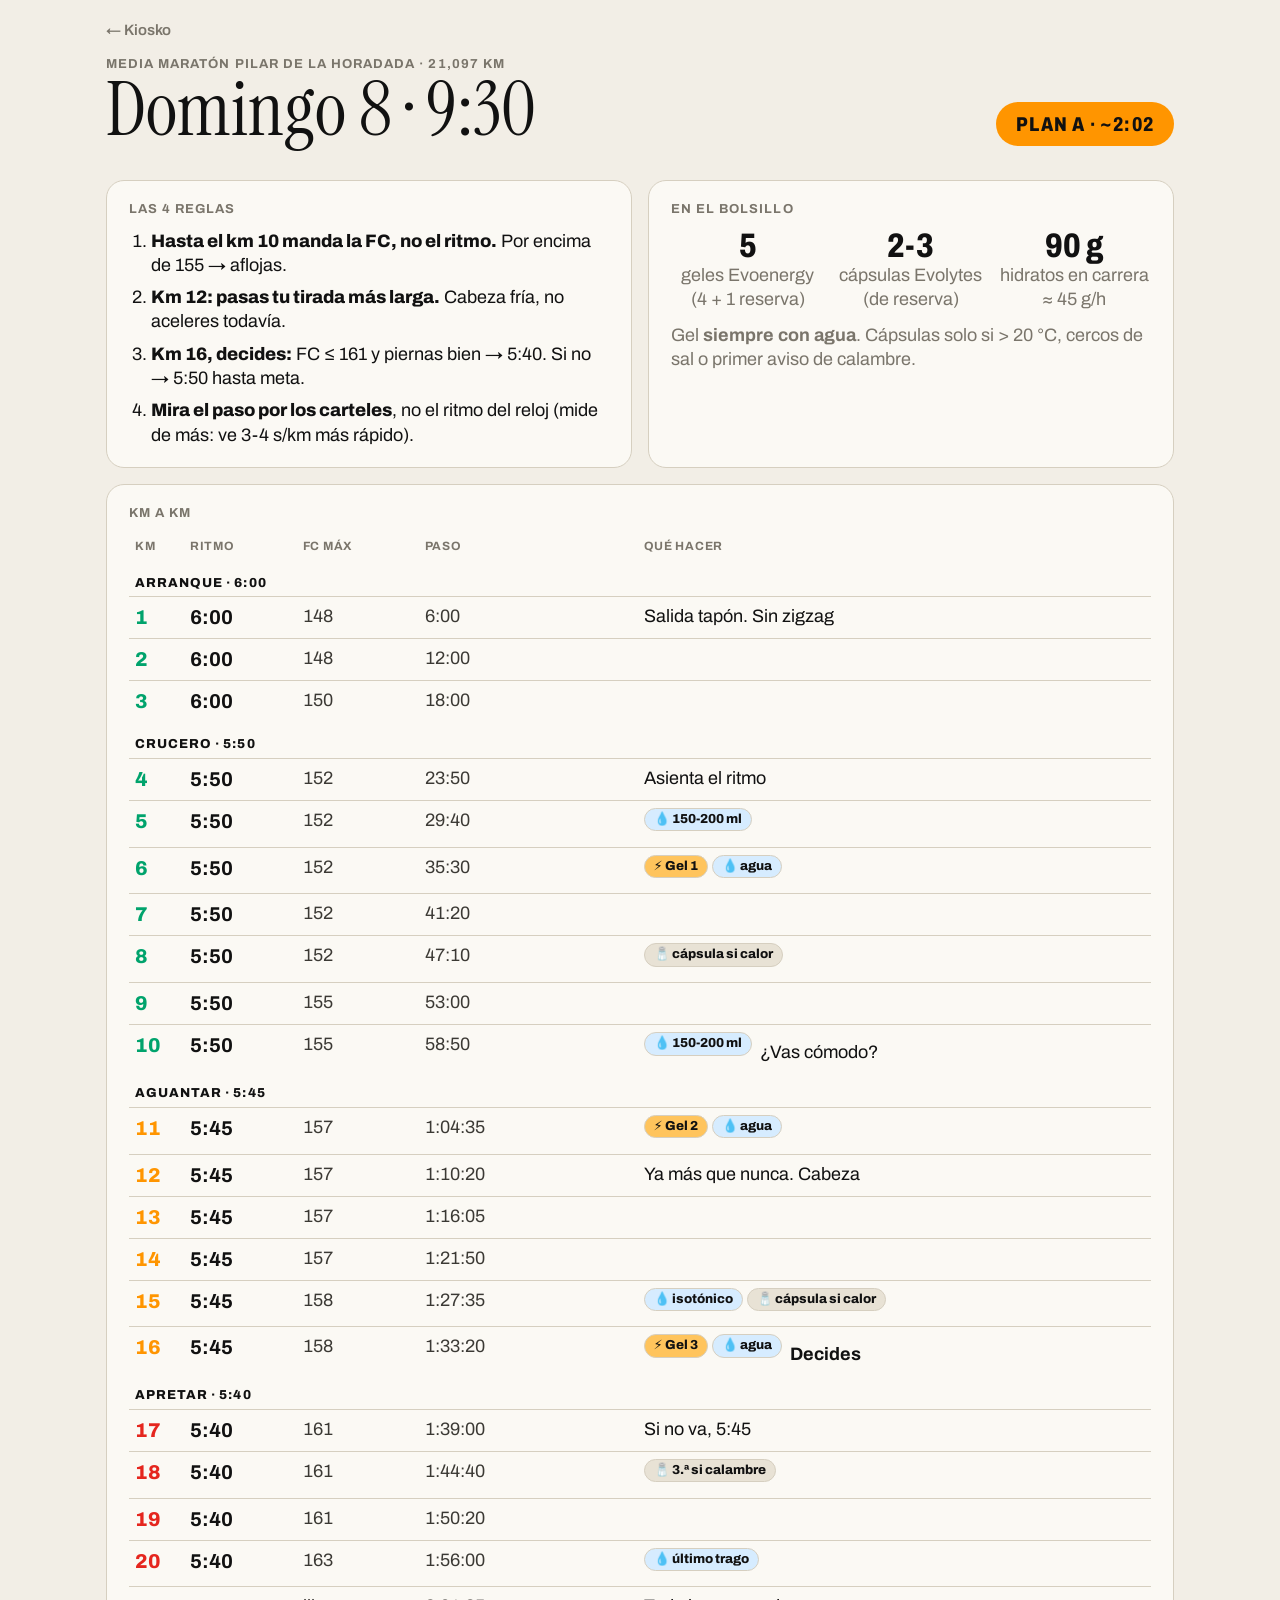
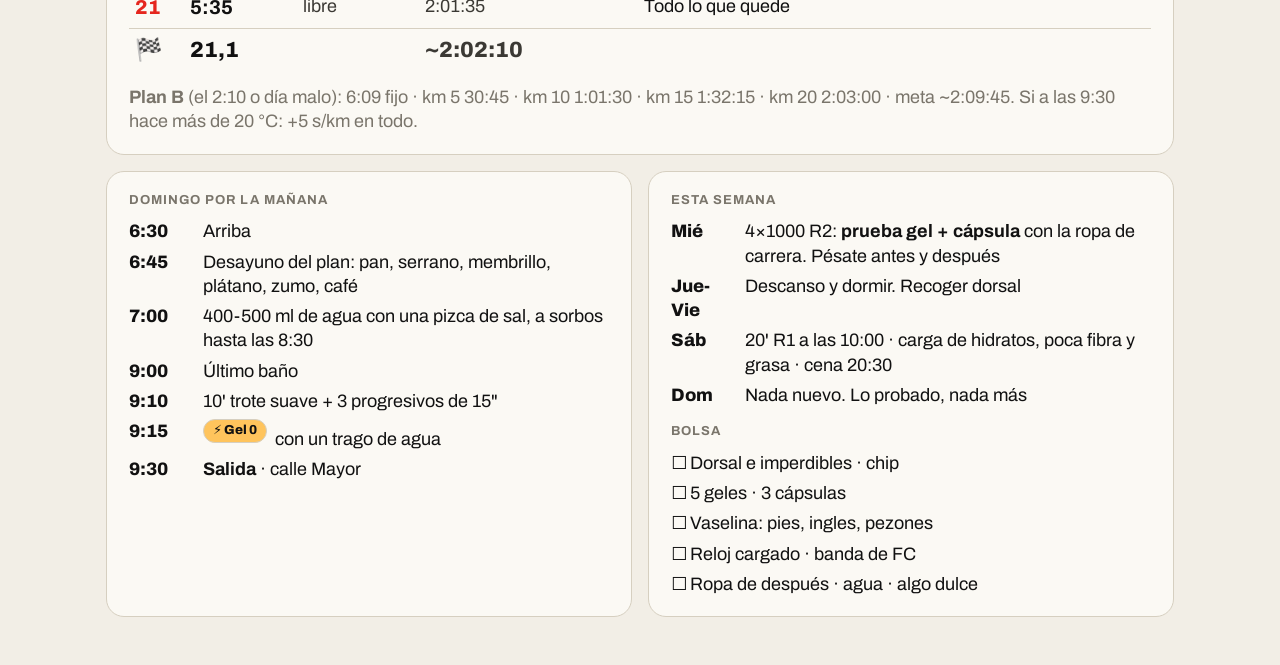
==== carrera.html @ 54a6b27b "Kiosko 2026-11-03" ====
<!doctype html>
<!-- Página provisional para la media del 8/11/2026. Fuente: garmin-ai/carrera/2026-11-08-media-pilar-horadada.md.
     Bórrala (y su enlace en index.html) después de la carrera. -->
<html lang="es">
<head>
  <meta charset="utf-8">
  <meta name="viewport" content="width=device-width, initial-scale=1, viewport-fit=cover">
  <meta name="robots" content="noindex, nofollow">
  <meta name="theme-color" content="#f2eee6">
  <title>Plan 21K</title>
  <link rel="apple-touch-icon" href="apple-touch-icon.png">
  <link rel="stylesheet" href="https://fonts.googleapis.com/css2?family=Archivo:wdth,wght@62..125,100..900&family=Instrument+Serif:ital@0;1&display=swap">
  <link rel="stylesheet" href="style.css">
  <style>
    html, body { overflow: auto; height: auto; -webkit-user-select: text; user-select: text; }
    .wrap { max-width: 1100px; margin: 0 auto; padding: 20px 16px 48px; display: flex; flex-direction: column; gap: var(--gap); }
    .volver { color: var(--mute); text-decoration: none; font-weight: 600; font-size: 15px; }
    .hero h1 { font-size: clamp(44px, 9vw, 76px); }
    .hero { flex-wrap: wrap; gap: 12px; }
    .cuenta { font: 800 20px/1 var(--sans); font-stretch: 80%; }
    .grid2 { display: grid; grid-template-columns: repeat(auto-fit, minmax(300px, 1fr)); gap: var(--gap); }
    .reglas { padding-left: 1.2em; display: flex; flex-direction: column; gap: 8px; }
    .reglas b { font-weight: 800; }
    table { width: 100%; border-collapse: collapse; font-variant-numeric: tabular-nums; }
    th { text-align: left; font-size: 12px; text-transform: uppercase; letter-spacing: .06em; color: var(--mute); padding: 6px 6px; }
    td { padding: 7px 6px; border-top: 1px solid var(--line); vertical-align: top; }
    td.km { font-weight: 800; font-size: 20px; width: 2.5em; }
    td.ritmo { font-weight: 700; font-size: 20px; white-space: nowrap; }
    td.fc, td.paso { white-space: nowrap; color: var(--ink-2); }
    tr.tramo td { border-top: 0; padding: 14px 6px 4px; font-size: 13px; font-weight: 800; text-transform: uppercase; letter-spacing: .08em; }
    tr.t1 td.km { color: var(--ok); } tr.t2 td.km { color: var(--amber); } tr.t3 td.km { color: var(--alert); }
    tr.meta td { font-weight: 800; font-size: 22px; }
    .chip { display: inline-block; border-radius: 999px; padding: 2px 9px; font-size: 13px; font-weight: 800; margin: 0 4px 2px 0; white-space: nowrap; }
    .gel { background: var(--warm); } .agua { background: #d6ecff; } .sal { background: var(--paper-2); }
    .linea { display: grid; grid-template-columns: 64px 1fr; gap: 6px 10px; }
    .linea .h { font-weight: 800; font-variant-numeric: tabular-nums; }
    .cifra { font: 800 34px/1 var(--sans); font-stretch: 80%; }
    .cifras { display: grid; grid-template-columns: repeat(3, 1fr); gap: 10px; text-align: center; }
    ul.check { list-style: none; padding: 0; display: flex; flex-direction: column; gap: 6px; }
    ul.check li::before { content: "☐ "; font-weight: 800; }
    @media (max-width: 560px) { td, th { padding: 6px 3px; } td.km, td.ritmo { font-size: 17px; } td { font-size: 15px; }
      .chip { font-size: 12px; padding: 1px 6px; } .card { padding: 16px 12px; } }
  </style>
</head>
<body>
<div class="wrap">
  <a class="volver" href="index.html">← Kiosko</a>

  <div class="hero">
    <div>
      <div class="eyebrow">Media Maratón Pilar de la Horadada · 21,097 km</div>
      <h1 class="serif">Domingo 8 · 9:30</h1>
    </div>
    <span class="tipo tipo-larga cuenta" id="cuenta">Plan A · ~2:02</span>
  </div>

  <div class="grid2">
    <div class="card">
      <div class="label">Las 4 reglas</div>
      <ol class="reglas">
        <li><b>Hasta el km 10 manda la FC, no el ritmo.</b> Por encima de 155 → aflojas.</li>
        <li><b>Km 12: pasas tu tirada más larga.</b> Cabeza fría, no aceleres todavía.</li>
        <li><b>Km 16, decides:</b> FC ≤ 161 y piernas bien → 5:40. Si no → 5:50 hasta meta.</li>
        <li><b>Mira el paso por los carteles</b>, no el ritmo del reloj (mide de más: ve 3-4 s/km más rápido).</li>
      </ol>
    </div>
    <div class="card">
      <div class="label">En el bolsillo</div>
      <div class="cifras">
        <div><div class="cifra">5</div><div class="tenue">geles Evoenergy<br>(4 + 1 reserva)</div></div>
        <div><div class="cifra">2-3</div><div class="tenue">cápsulas Evolytes<br>(de reserva)</div></div>
        <div><div class="cifra">90 g</div><div class="tenue">hidratos en carrera<br>≈ 45 g/h</div></div>
      </div>
      <p class="tenue" style="margin-top:12px">Gel <b>siempre con agua</b>. Cápsulas solo si &gt; 20 °C, cercos de sal o primer aviso de calambre.</p>
    </div>
  </div>

  <div class="card">
    <div class="label">Km a km</div>
    <table>
      <thead><tr><th>Km</th><th>Ritmo</th><th class="fc">FC máx</th><th>Paso</th><th>Qué hacer</th></tr></thead>
      <tbody>
        <tr class="tramo t1"><td colspan="5">Arranque · 6:00</td></tr>
        <tr class="t1"><td class="km">1</td><td class="ritmo">6:00</td><td class="fc">148</td><td class="paso">6:00</td><td>Salida tapón. Sin zigzag</td></tr>
        <tr class="t1"><td class="km">2</td><td class="ritmo">6:00</td><td class="fc">148</td><td class="paso">12:00</td><td></td></tr>
        <tr class="t1"><td class="km">3</td><td class="ritmo">6:00</td><td class="fc">150</td><td class="paso">18:00</td><td></td></tr>
        <tr class="tramo t1"><td colspan="5">Crucero · 5:50</td></tr>
        <tr class="t1"><td class="km">4</td><td class="ritmo">5:50</td><td class="fc">152</td><td class="paso">23:50</td><td>Asienta el ritmo</td></tr>
        <tr class="t1"><td class="km">5</td><td class="ritmo">5:50</td><td class="fc">152</td><td class="paso">29:40</td><td><span class="chip agua">💧 150-200 ml</span></td></tr>
        <tr class="t1"><td class="km">6</td><td class="ritmo">5:50</td><td class="fc">152</td><td class="paso">35:30</td><td><span class="chip gel">⚡ Gel 1</span><span class="chip agua">💧 agua</span></td></tr>
        <tr class="t1"><td class="km">7</td><td class="ritmo">5:50</td><td class="fc">152</td><td class="paso">41:20</td><td></td></tr>
        <tr class="t1"><td class="km">8</td><td class="ritmo">5:50</td><td class="fc">152</td><td class="paso">47:10</td><td><span class="chip sal">🧂 cápsula si calor</span></td></tr>
        <tr class="t1"><td class="km">9</td><td class="ritmo">5:50</td><td class="fc">155</td><td class="paso">53:00</td><td></td></tr>
        <tr class="t1"><td class="km">10</td><td class="ritmo">5:50</td><td class="fc">155</td><td class="paso">58:50</td><td><span class="chip agua">💧 150-200 ml</span> ¿Vas cómodo?</td></tr>
        <tr class="tramo t2"><td colspan="5">Aguantar · 5:45</td></tr>
        <tr class="t2"><td class="km">11</td><td class="ritmo">5:45</td><td class="fc">157</td><td class="paso">1:04:35</td><td><span class="chip gel">⚡ Gel 2</span><span class="chip agua">💧 agua</span></td></tr>
        <tr class="t2"><td class="km">12</td><td class="ritmo">5:45</td><td class="fc">157</td><td class="paso">1:10:20</td><td>Ya más que nunca. Cabeza</td></tr>
        <tr class="t2"><td class="km">13</td><td class="ritmo">5:45</td><td class="fc">157</td><td class="paso">1:16:05</td><td></td></tr>
        <tr class="t2"><td class="km">14</td><td class="ritmo">5:45</td><td class="fc">157</td><td class="paso">1:21:50</td><td></td></tr>
        <tr class="t2"><td class="km">15</td><td class="ritmo">5:45</td><td class="fc">158</td><td class="paso">1:27:35</td><td><span class="chip agua">💧 isotónico</span><span class="chip sal">🧂 cápsula si calor</span></td></tr>
        <tr class="t2"><td class="km">16</td><td class="ritmo">5:45</td><td class="fc">158</td><td class="paso">1:33:20</td><td><span class="chip gel">⚡ Gel 3</span><span class="chip agua">💧 agua</span> <b>Decides</b></td></tr>
        <tr class="tramo t3"><td colspan="5">Apretar · 5:40</td></tr>
        <tr class="t3"><td class="km">17</td><td class="ritmo">5:40</td><td class="fc">161</td><td class="paso">1:39:00</td><td>Si no va, 5:45</td></tr>
        <tr class="t3"><td class="km">18</td><td class="ritmo">5:40</td><td class="fc">161</td><td class="paso">1:44:40</td><td><span class="chip sal">🧂 3.ª si calambre</span></td></tr>
        <tr class="t3"><td class="km">19</td><td class="ritmo">5:40</td><td class="fc">161</td><td class="paso">1:50:20</td><td></td></tr>
        <tr class="t3"><td class="km">20</td><td class="ritmo">5:40</td><td class="fc">163</td><td class="paso">1:56:00</td><td><span class="chip agua">💧 último trago</span></td></tr>
        <tr class="t3"><td class="km">21</td><td class="ritmo">5:35</td><td class="fc">libre</td><td class="paso">2:01:35</td><td>Todo lo que quede</td></tr>
        <tr class="meta"><td class="km">🏁</td><td colspan="2">21,1</td><td class="paso">~2:02:10</td><td></td></tr>
      </tbody>
    </table>
    <p class="tenue" style="margin-top:12px"><b>Plan B</b> (el 2:10 o día malo): 6:09 fijo · km 5 30:45 · km 10 1:01:30 · km 15 1:32:15 · km 20 2:03:00 · meta ~2:09:45.
      Si a las 9:30 hace más de 20 °C: +5 s/km en todo.</p>
  </div>

  <div class="grid2">
    <div class="card">
      <div class="label">Domingo por la mañana</div>
      <div class="linea">
        <span class="h">6:30</span><span>Arriba</span>
        <span class="h">6:45</span><span>Desayuno del plan: pan, serrano, membrillo, plátano, zumo, café</span>
        <span class="h">7:00</span><span>400-500 ml de agua con una pizca de sal, a sorbos hasta las 8:30</span>
        <span class="h">9:00</span><span>Último baño</span>
        <span class="h">9:10</span><span>10' trote suave + 3 progresivos de 15"</span>
        <span class="h">9:15</span><span><span class="chip gel">⚡ Gel 0</span> con un trago de agua</span>
        <span class="h">9:30</span><span><b>Salida</b> · calle Mayor</span>
      </div>
    </div>
    <div class="card">
      <div class="label">Esta semana</div>
      <div class="linea">
        <span class="h">Mié</span><span>4×1000 R2: <b>prueba gel + cápsula</b> con la ropa de carrera. Pésate antes y después</span>
        <span class="h">Jue-Vie</span><span>Descanso y dormir. Recoger dorsal</span>
        <span class="h">Sáb</span><span>20' R1 a las 10:00 · carga de hidratos, poca fibra y grasa · cena 20:30</span>
        <span class="h">Dom</span><span>Nada nuevo. Lo probado, nada más</span>
      </div>
      <div class="label" style="margin-top:16px">Bolsa</div>
      <ul class="check">
        <li>Dorsal e imperdibles · chip</li>
        <li>5 geles · 3 cápsulas</li>
        <li>Vaselina: pies, ingles, pezones</li>
        <li>Reloj cargado · banda de FC</li>
        <li>Ropa de después · agua · algo dulce</li>
      </ul>
    </div>
  </div>
</div>
<script>
  // cuenta atrás: hasta las 9:30 del 8/11 en hora de Madrid (+01:00 en noviembre)
  var hoy = new Date(); hoy.setHours(0, 0, 0, 0);
  var d = Math.round((new Date(2026, 10, 8) - hoy) / 864e5), el = document.getElementById('cuenta');
  if (d >= 0) el.textContent = d === 0 ? 'Hoy' : d === 1 ? 'Mañana' : 'Faltan ' + d + ' días';
</script>
</body>
</html>
---- style.css ----
:root {
  --paper: #f2eee6; --paper-2: #e8e2d5; --card: #fbf9f4; --line: #d6cfc0;
  --ink: #111; --ink-2: #3b3934; --mute: #7a756b;
  --warm: #ffc45c; --ok: #00a36c; --alert: #e5261e; --amber: #ff9500;
  --sans: "Archivo", "Roboto Condensed", system-ui, sans-serif;
  --serif: "Instrument Serif", Georgia, serif;
  --r: 18px; --r-s: 12px; --gap: 16px; --pad: 24px;
}
* { box-sizing: border-box; margin: 0; }
html, body { height: 100%; background: var(--paper); color: var(--ink); font: 400 18px/1.35 var(--sans);
  overflow: hidden; -webkit-user-select: none; user-select: none; cursor: default; }
button { font: inherit; color: inherit; background: none; border: 0; cursor: pointer; }
code { font-size: .85em; background: var(--paper-2); padding: 0 .3em; border-radius: 4px; }
.serif { font-family: var(--serif); font-weight: 400; }
.tenue { color: var(--mute); }

.stage { display: grid; grid-template-columns: 104px 1fr; height: 100vh; height: 100dvh; }
.rail { display: flex; flex-direction: column; gap: 6px; padding: 18px 10px; border-right: 1px solid var(--line); }
.rail-item { display: flex; flex-direction: column; align-items: center; gap: 4px; padding: 12px 4px;
  border-radius: var(--r); color: var(--ink-2); font-size: 13px; font-weight: 600; letter-spacing: .02em; }
.rail-item svg { width: 28px; height: 28px; fill: none; stroke: currentColor; stroke-width: 2; stroke-linecap: round; stroke-linejoin: round; }
.rail-item.activa { background: var(--ink); color: var(--paper); }
.rail-clock { margin-top: auto; text-align: center; font: 600 26px/1 var(--sans); font-stretch: 75%; }

.views { position: relative; overflow: hidden; }
.view { display: none; height: 100%; overflow-y: auto; padding: var(--pad) calc(var(--pad) + 8px); }
.view.activa { display: block; animation: entra .35s cubic-bezier(.2, .8, .2, 1); }
@keyframes entra { from { opacity: 0; transform: translateY(8px); } }
.estado { position: fixed; right: 14px; bottom: 8px; font-size: 12px; color: var(--mute); }
.estado.mal { color: var(--alert); font-weight: 600; }

.eyebrow, .label { text-transform: uppercase; letter-spacing: .08em; font-size: 13px; font-weight: 700; color: var(--mute); }
.label { margin-bottom: 10px; }
.card { background: var(--card); border: 1px solid var(--line); border-radius: var(--r); padding: 20px 22px; }
.aviso { background: #fff3d6; border: 1px solid var(--warm); border-radius: var(--r-s); padding: 12px 16px; font-weight: 600; }
.num { color: var(--mute); font-variant-numeric: tabular-nums; white-space: nowrap; }
.grande { font-size: 40px; }
.vacio { text-align: center; padding: 60px; }

/* HOY */
.hero { display: flex; align-items: flex-end; justify-content: space-between; margin-bottom: 18px; }
.hero h1 { font-size: 76px; line-height: .95; }
.tipo { font: 800 22px/1 var(--sans); font-stretch: 80%; text-transform: uppercase; letter-spacing: .06em;
  padding: 12px 20px; border-radius: 999px; background: var(--ink); color: var(--paper); }
.tipo-calidad { background: var(--alert); } .tipo-larga { background: var(--amber); color: var(--ink); }
.tipo-facil { background: var(--ok); } .tipo-descanso { background: var(--paper-2); color: var(--ink-2); }
.grid-hoy { display: grid; grid-template-columns: minmax(0, 5fr) minmax(0, 7fr); gap: var(--gap); align-items: start; }
.col { display: flex; flex-direction: column; gap: var(--gap); }
.sesiones { list-style: none; padding: 0; display: flex; flex-direction: column; gap: 10px; }
.sesion { display: grid; grid-template-columns: 58px 30px 1fr; align-items: baseline; gap: 2px 8px; }
.sesion .hora { font-weight: 700; font-variant-numeric: tabular-nums; }
.sesion .que { font-weight: 700; font-size: 20px; word-break: break-word; }
.sesion .num { grid-column: 3; }
.sesion.hecha .ico { color: var(--ok); font-weight: 800; }
/* eventos de los calendarios: el color del calendario en el borde */
.evento { display: grid; grid-template-columns: 58px 1fr; gap: 2px 8px; align-items: baseline;
  border-left: 5px solid var(--c); padding-left: 10px; }
.evento .que { font-weight: 700; font-size: 20px; }
.evento .num { grid-column: 2; }
.sesiones.mini li.evento { display: flex; border-left: 5px solid var(--c); background: var(--card); padding: 6px 8px; }
.sesiones.mini .evento .que { font-size: 15px; }
.sesiones.mini .evento .hora { font-size: 13px; font-weight: 700; color: var(--c); }
.chip.ev { border: 0; border-left: 4px solid var(--c); border-radius: 4px; background: var(--paper); }
.kpi .enorme { font-size: 84px; line-height: 1; }
.kpi .ud { color: var(--mute); font-weight: 600; }
.fila3 { display: grid; grid-template-columns: repeat(3, 1fr); gap: 8px; margin: 14px 0; border-top: 1px solid var(--line); padding-top: 12px; }
.fila3 .label { margin-bottom: 2px; }
.fila3 b { font-size: 26px; font-variant-numeric: tabular-nums; }
.macros { display: flex; gap: 8px; flex-wrap: wrap; }
.pill { padding: 6px 12px; border-radius: 999px; font-weight: 700; font-size: 16px; }
.pill.p { background: #dcefe6; } .pill.ch { background: #ffe8bf; } .pill.g { background: #f3dcd8; }
.comidas { display: flex; flex-direction: column; touch-action: pan-y; user-select: none; }
.cab-comidas { display: flex; align-items: center; gap: 8px; }
.cab-comidas .label { flex: 1; margin: 0; }
.nav.mini { width: 40px; height: 40px; font-size: 24px; }
.nav.mini.txt { width: auto; padding: 0 12px; font-size: 14px; font-weight: 700; border-radius: 999px; }
.nav:disabled { opacity: .3; }
.comida { display: grid; grid-template-columns: 52px 1fr; gap: 12px; padding: 12px 0; border-top: 1px solid var(--line); }
.comida:first-of-type { border-top: 0; padding-top: 0; }
.ico-grande { font-size: 34px; line-height: 1.1; }
.cab-comida { display: flex; justify-content: space-between; text-transform: uppercase; font-size: 14px; letter-spacing: .06em; }
.comida .titulo { font-size: 27px; line-height: 1.1; margin: 2px 0 4px; }
.comida .detalle { color: var(--ink-2); font-size: 15px; }
.comida .nota { color: var(--mute); font-style: italic; font-size: 14px; margin-top: 3px; }

/* cabecera con flechas */
.cab { display: flex; align-items: center; gap: 12px; margin-bottom: 16px; }
.cab h2 { font-size: 46px; line-height: 1; flex: 0 1 auto; }
.nav { width: 52px; height: 52px; border-radius: 50%; background: var(--card); border: 1px solid var(--line); font-size: 30px; line-height: 1; }
.nav.txt { width: auto; padding: 0 18px; font-size: 16px; font-weight: 700; border-radius: 999px; }

/* SEMANA */
.semana { display: grid; grid-template-columns: repeat(7, minmax(0, 1fr)); gap: 10px; min-height: calc(100% - 80px); }
.dia { background: var(--card); border: 1px solid var(--line); border-radius: var(--r); padding: 14px 12px; display: flex; flex-direction: column; gap: 10px; }
.dia.pasado { opacity: .72; }
.es-hoy { outline: 3px solid var(--ink); outline-offset: -3px; }
.dia-cab { display: flex; align-items: baseline; gap: 8px; }
.dnum { font-size: 40px; line-height: 1; }
.tipo-mini { margin-left: auto; font-size: 22px; }
.sesiones.mini li { display: flex; flex-direction: column; gap: 1px; font-size: 15px; padding: 8px; border-radius: var(--r-s); background: var(--paper); }
.sesiones.mini .que { font-weight: 700; word-break: break-word; }
.sesiones.mini .num { font-size: 13px; }
.sesiones.mini li.hecha { background: #dcefe6; }
.sesiones.mini li.tenue { background: none; }
.pie { margin-top: auto; border-top: 1px solid var(--line); padding-top: 8px; font-size: 15px; font-variant-numeric: tabular-nums; }
.pie .label { font-size: 11px; margin: 0; }

/* MES */
.mes { display: grid; grid-template-columns: repeat(7, minmax(0, 1fr)); gap: 6px; }
.mcab { text-align: center; text-transform: uppercase; font-size: 13px; font-weight: 700; color: var(--mute); letter-spacing: .08em; }
.mcelda { background: var(--card); border: 1px solid var(--line); border-radius: var(--r-s); min-height: 96px; padding: 6px; display: flex; flex-direction: column; gap: 3px; overflow: hidden; }
.mcelda.fuera { opacity: .4; }
.mnum { font-weight: 700; font-size: 15px; }
.chip { font-size: 12px; padding: 2px 6px; border-radius: 6px; border: 1px solid var(--line); white-space: nowrap; overflow: hidden; text-overflow: ellipsis; }
/* el nombre puede ser largo (7'@R1-4x(1000m@R3&5'@R1)): parte en lineas en vez de cortarse */
.chip.hecha { background: var(--ok); border-color: var(--ok); color: #fff; font-weight: 700;
  white-space: normal; overflow-wrap: anywhere; line-height: 1.2; padding: 3px 6px; }
.chip.hecha small { display: block; font-weight: 500; opacity: .9; }
.leyenda { display: flex; gap: 10px; margin-top: 10px; }

/* NUTRICION */
.nutri { display: grid; grid-template-columns: 96px repeat(7, minmax(0, 1fr)); gap: 6px; }
.ncab { display: flex; flex-direction: column; padding: 4px 8px; font-variant-numeric: tabular-nums; }
.ncab.es-hoy { outline: none; background: var(--ink); color: var(--paper); border-radius: var(--r-s); }
.ncab.es-hoy .eyebrow { color: var(--paper-2); }
.nfila { font-size: 13px; font-weight: 700; text-transform: uppercase; letter-spacing: .04em; text-align: center; align-self: center; }
.ncelda { background: var(--card); border: 1px solid var(--line); border-radius: var(--r-s); padding: 8px; font-size: 14px; line-height: 1.2; display: flex; flex-direction: column; justify-content: space-between; gap: 4px; min-height: 84px; }
.ncelda small { color: var(--mute); font-variant-numeric: tabular-nums; }
.ncelda.vacia { grid-column: 2 / -1; justify-content: center; text-align: center; color: var(--mute); }

/* REVISION */
.revision { columns: 2 460px; column-gap: var(--gap); }
.revision .card { break-inside: avoid; margin-bottom: var(--gap); font-size: 16px; }
.revision h3 { font: 400 26px/1.1 var(--serif); margin-bottom: 10px; }
.revision p, .revision ul, .revision ol, .revision table { margin-bottom: 10px; }
.revision ul, .revision ol { padding-left: 20px; }
.revision li { margin-bottom: 4px; }
.revision table { border-collapse: collapse; width: 100%; font-size: 14px; }
.revision th, .revision td { border-bottom: 1px solid var(--line); padding: 4px 6px; text-align: left; }
.revision th { color: var(--mute); font-size: 12px; text-transform: uppercase; }

/* marcos en vertical o pantallas pequeñas */
@media (max-width: 900px) {
  .stage { grid-template-columns: 1fr; grid-template-rows: 1fr auto; }
  .rail { flex-direction: row; order: 2; border: 0; border-top: 1px solid var(--line); padding: 6px; overflow-x: auto; }
  .rail-clock { margin: auto 0 auto auto; padding: 0 8px; }
  .view { padding: 16px; }
  .hero h1 { font-size: 52px; }
  .grid-hoy { grid-template-columns: 1fr; }
  .semana, .mes, .nutri { overflow-x: auto; min-width: 760px; }
}

/* iPhone 17 en vertical (402×874): menu abajo sobre la barra de inicio, todo mas pequeño */
@media (max-width: 500px) {
  .stage { grid-template-columns: minmax(0, 1fr); }
  .grid-hoy { grid-template-columns: minmax(0, 1fr); }
  .rail { padding: 4px 4px calc(4px + env(safe-area-inset-bottom)); gap: 2px; overflow: visible; }
  .rail-item { flex: 1; padding: 8px 2px; font-size: 11px; }
  .rail-item svg { width: 22px; height: 22px; }
  .rail-clock { display: none; }     /* el movil ya tiene su reloj */
  .view { padding: calc(12px + env(safe-area-inset-top)) 14px 16px; }
  .estado { display: none; }
  .hero h1 { font-size: 40px; }
  .tipo { font-size: 15px; padding: 8px 12px; }
  .grande { font-size: 28px; }
  .vacio { padding: 32px 16px; }
  .card { padding: 16px; }
  .kpi .enorme { font-size: 56px; }
  .fila3 b { font-size: 20px; }
  .sesion .que, .evento .que { font-size: 17px; }
  .comida { grid-template-columns: 36px 1fr; gap: 10px; }
  .ico-grande { font-size: 26px; }
  .comida .titulo { font-size: 22px; }
  .cab { gap: 8px; }
  .cab h2 { font-size: 28px; }
  .nav { width: 40px; height: 40px; font-size: 24px; flex: none; }
  .nav.txt { padding: 0 12px; font-size: 14px; }
  .revision { columns: 1; }
  .semana { grid-template-columns: minmax(0, 1fr); min-width: 0; }
  .dia { flex-direction: row; flex-wrap: wrap; align-items: flex-start; }
  .dia-cab { width: 100%; }
  .dia .sesiones { flex: 1; }
  .pie { margin: 0; border: 0; padding: 0; text-align: right; }
}

/* iPhone 17 en horizontal (874×402): menu lateral estrecho, el notch a la izquierda o derecha */
@media (orientation: landscape) and (max-height: 500px) {
  .stage { grid-template-columns: calc(68px + env(safe-area-inset-left)) 1fr; grid-template-rows: none; }
  .rail { flex-direction: column; order: 0; border: 0; border-right: 1px solid var(--line); overflow: visible;
    padding: 6px 4px 6px calc(4px + env(safe-area-inset-left)); gap: 2px; }
  .rail-item { padding: 5px 2px; font-size: 10px; gap: 2px; }
  .rail-item svg { width: 20px; height: 20px; }
  .rail-clock { margin: auto 0 0; padding: 0; font-size: 18px; }
  .view { padding: 12px calc(14px + env(safe-area-inset-right)) calc(12px + env(safe-area-inset-bottom)) 14px; }
  .hero { margin-bottom: 10px; }
  .hero h1 { font-size: 36px; }
  .tipo { font-size: 15px; padding: 8px 12px; }
  .grid-hoy { grid-template-columns: minmax(0, 5fr) minmax(0, 7fr); }
  .card { padding: 14px; }
  .kpi .enorme { font-size: 52px; }
  .fila3 b { font-size: 20px; }
  .sesion .que, .evento .que { font-size: 17px; }
  .comida .titulo { font-size: 21px; }
  .cab { margin-bottom: 10px; }
  .cab h2 { font-size: 28px; }
  .nav { width: 40px; height: 40px; font-size: 24px; }
  .semana, .mes, .nutri { min-width: 0; }
  .mcelda { min-height: 64px; }
}
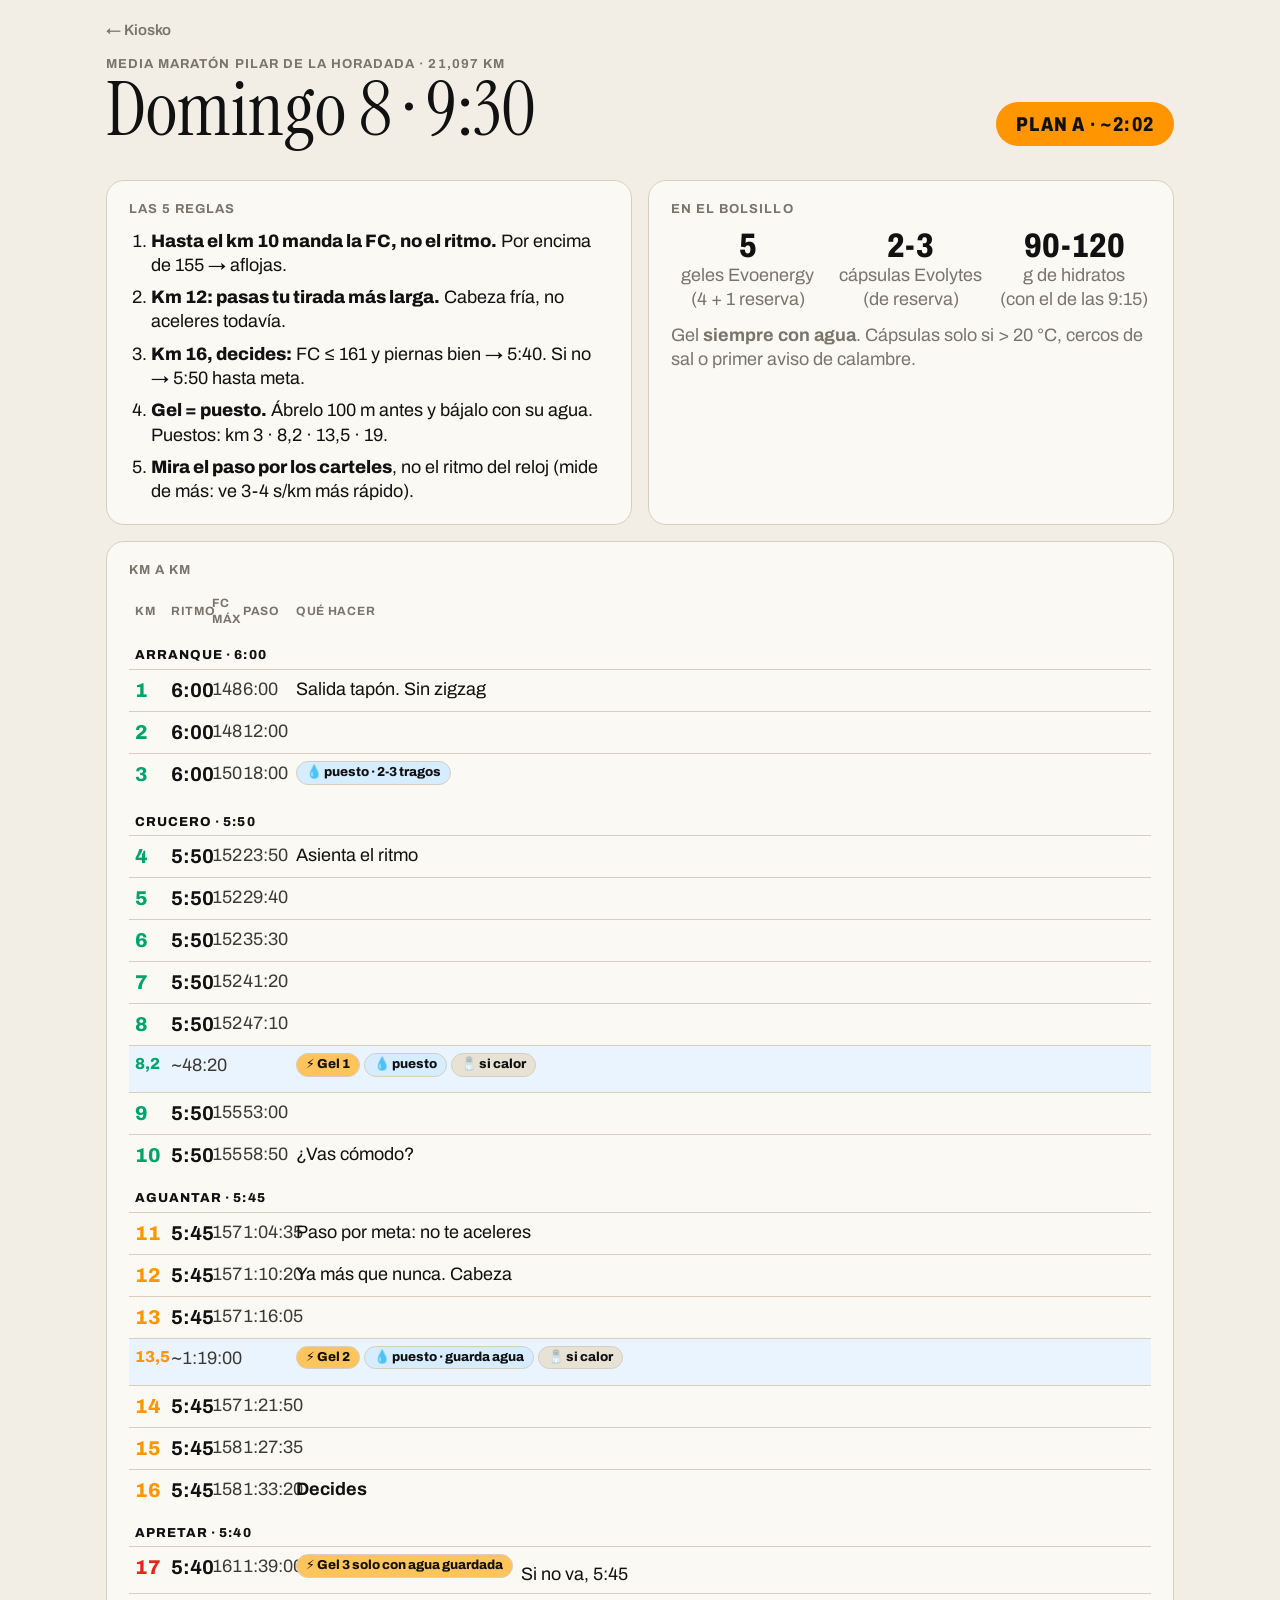
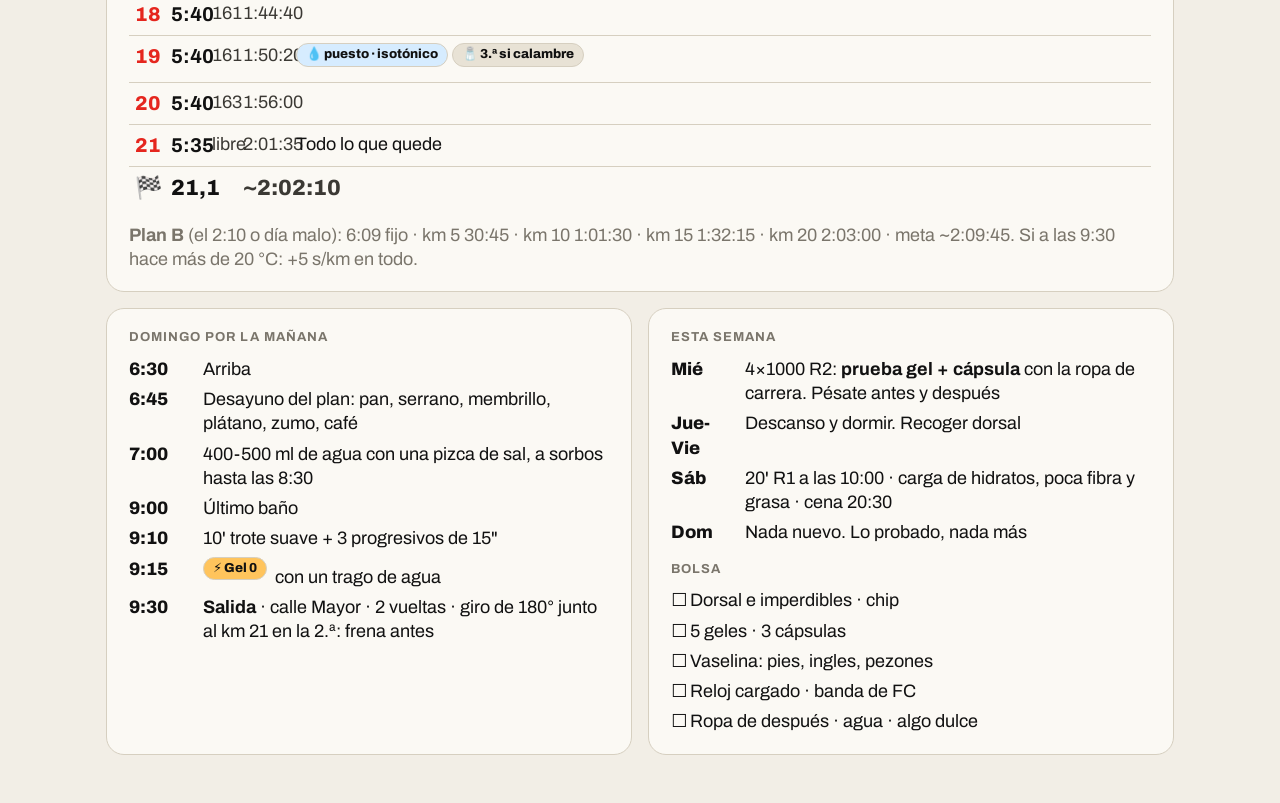
==== commit 1f1150df: "Kiosko 2026-11-03" ====
--- a/carrera.html
+++ b/carrera.html
@@ -30,7 +30,10 @@
     tr.tramo td { border-top: 0; padding: 14px 6px 4px; font-size: 13px; font-weight: 800; text-transform: uppercase; letter-spacing: .08em; }
     tr.t1 td.km { color: var(--ok); } tr.t2 td.km { color: var(--amber); } tr.t3 td.km { color: var(--alert); }
     tr.meta td { font-weight: 800; font-size: 22px; }
-    .chip { display: inline-block; border-radius: 999px; padding: 2px 9px; font-size: 13px; font-weight: 800; margin: 0 4px 2px 0; white-space: nowrap; }
+    tr.puesto td { background: #eaf4ff; } tr.puesto td.km { font-size: 16px; }
+    .chip { display: inline-block; border-radius: 999px; padding: 2px 9px; font-size: 13px; font-weight: 800; margin: 0 4px 2px 0; max-width: 100%; }
+    td:last-child { overflow-wrap: anywhere; }
+    table { table-layout: fixed; } th:nth-child(1) { width: 3em; } th:nth-child(2) { width: 3.4em; } th:nth-child(3) { width: 2.6em; } th:nth-child(4) { width: 4.4em; }
     .gel { background: var(--warm); } .agua { background: #d6ecff; } .sal { background: var(--paper-2); }
     .linea { display: grid; grid-template-columns: 64px 1fr; gap: 6px 10px; }
     .linea .h { font-weight: 800; font-variant-numeric: tabular-nums; }
@@ -56,11 +59,12 @@
 
   <div class="grid2">
     <div class="card">
-      <div class="label">Las 4 reglas</div>
+      <div class="label">Las 5 reglas</div>
       <ol class="reglas">
         <li><b>Hasta el km 10 manda la FC, no el ritmo.</b> Por encima de 155 → aflojas.</li>
         <li><b>Km 12: pasas tu tirada más larga.</b> Cabeza fría, no aceleres todavía.</li>
         <li><b>Km 16, decides:</b> FC ≤ 161 y piernas bien → 5:40. Si no → 5:50 hasta meta.</li>
+        <li><b>Gel = puesto.</b> Ábrelo 100 m antes y bájalo con su agua. Puestos: km 3 · 8,2 · 13,5 · 19.</li>
         <li><b>Mira el paso por los carteles</b>, no el ritmo del reloj (mide de más: ve 3-4 s/km más rápido).</li>
       </ol>
     </div>
@@ -69,7 +73,7 @@
       <div class="cifras">
         <div><div class="cifra">5</div><div class="tenue">geles Evoenergy<br>(4 + 1 reserva)</div></div>
         <div><div class="cifra">2-3</div><div class="tenue">cápsulas Evolytes<br>(de reserva)</div></div>
-        <div><div class="cifra">90 g</div><div class="tenue">hidratos en carrera<br>≈ 45 g/h</div></div>
+        <div><div class="cifra">90-120</div><div class="tenue">g de hidratos<br>(con el de las 9:15)</div></div>
       </div>
       <p class="tenue" style="margin-top:12px">Gel <b>siempre con agua</b>. Cápsulas solo si &gt; 20 °C, cercos de sal o primer aviso de calambre.</p>
     </div>
@@ -83,27 +87,29 @@
         <tr class="tramo t1"><td colspan="5">Arranque · 6:00</td></tr>
         <tr class="t1"><td class="km">1</td><td class="ritmo">6:00</td><td class="fc">148</td><td class="paso">6:00</td><td>Salida tapón. Sin zigzag</td></tr>
         <tr class="t1"><td class="km">2</td><td class="ritmo">6:00</td><td class="fc">148</td><td class="paso">12:00</td><td></td></tr>
-        <tr class="t1"><td class="km">3</td><td class="ritmo">6:00</td><td class="fc">150</td><td class="paso">18:00</td><td></td></tr>
+        <tr class="t1"><td class="km">3</td><td class="ritmo">6:00</td><td class="fc">150</td><td class="paso">18:00</td><td><span class="chip agua">💧 puesto · 2-3 tragos</span></td></tr>
         <tr class="tramo t1"><td colspan="5">Crucero · 5:50</td></tr>
         <tr class="t1"><td class="km">4</td><td class="ritmo">5:50</td><td class="fc">152</td><td class="paso">23:50</td><td>Asienta el ritmo</td></tr>
-        <tr class="t1"><td class="km">5</td><td class="ritmo">5:50</td><td class="fc">152</td><td class="paso">29:40</td><td><span class="chip agua">💧 150-200 ml</span></td></tr>
-        <tr class="t1"><td class="km">6</td><td class="ritmo">5:50</td><td class="fc">152</td><td class="paso">35:30</td><td><span class="chip gel">⚡ Gel 1</span><span class="chip agua">💧 agua</span></td></tr>
+        <tr class="t1"><td class="km">5</td><td class="ritmo">5:50</td><td class="fc">152</td><td class="paso">29:40</td><td></td></tr>
+        <tr class="t1"><td class="km">6</td><td class="ritmo">5:50</td><td class="fc">152</td><td class="paso">35:30</td><td></td></tr>
         <tr class="t1"><td class="km">7</td><td class="ritmo">5:50</td><td class="fc">152</td><td class="paso">41:20</td><td></td></tr>
-        <tr class="t1"><td class="km">8</td><td class="ritmo">5:50</td><td class="fc">152</td><td class="paso">47:10</td><td><span class="chip sal">🧂 cápsula si calor</span></td></tr>
+        <tr class="t1"><td class="km">8</td><td class="ritmo">5:50</td><td class="fc">152</td><td class="paso">47:10</td><td></td></tr>
+        <tr class="t1 puesto"><td class="km">8,2</td><td colspan="3" class="paso">~48:20</td><td><span class="chip gel">⚡ Gel 1</span><span class="chip agua">💧 puesto</span><span class="chip sal">🧂 si calor</span></td></tr>
         <tr class="t1"><td class="km">9</td><td class="ritmo">5:50</td><td class="fc">155</td><td class="paso">53:00</td><td></td></tr>
-        <tr class="t1"><td class="km">10</td><td class="ritmo">5:50</td><td class="fc">155</td><td class="paso">58:50</td><td><span class="chip agua">💧 150-200 ml</span> ¿Vas cómodo?</td></tr>
+        <tr class="t1"><td class="km">10</td><td class="ritmo">5:50</td><td class="fc">155</td><td class="paso">58:50</td><td>¿Vas cómodo?</td></tr>
         <tr class="tramo t2"><td colspan="5">Aguantar · 5:45</td></tr>
-        <tr class="t2"><td class="km">11</td><td class="ritmo">5:45</td><td class="fc">157</td><td class="paso">1:04:35</td><td><span class="chip gel">⚡ Gel 2</span><span class="chip agua">💧 agua</span></td></tr>
+        <tr class="t2"><td class="km">11</td><td class="ritmo">5:45</td><td class="fc">157</td><td class="paso">1:04:35</td><td>Paso por meta: no te aceleres</td></tr>
         <tr class="t2"><td class="km">12</td><td class="ritmo">5:45</td><td class="fc">157</td><td class="paso">1:10:20</td><td>Ya más que nunca. Cabeza</td></tr>
         <tr class="t2"><td class="km">13</td><td class="ritmo">5:45</td><td class="fc">157</td><td class="paso">1:16:05</td><td></td></tr>
+        <tr class="t2 puesto"><td class="km">13,5</td><td colspan="3" class="paso">~1:19:00</td><td><span class="chip gel">⚡ Gel 2</span><span class="chip agua">💧 puesto · guarda agua</span><span class="chip sal">🧂 si calor</span></td></tr>
         <tr class="t2"><td class="km">14</td><td class="ritmo">5:45</td><td class="fc">157</td><td class="paso">1:21:50</td><td></td></tr>
-        <tr class="t2"><td class="km">15</td><td class="ritmo">5:45</td><td class="fc">158</td><td class="paso">1:27:35</td><td><span class="chip agua">💧 isotónico</span><span class="chip sal">🧂 cápsula si calor</span></td></tr>
-        <tr class="t2"><td class="km">16</td><td class="ritmo">5:45</td><td class="fc">158</td><td class="paso">1:33:20</td><td><span class="chip gel">⚡ Gel 3</span><span class="chip agua">💧 agua</span> <b>Decides</b></td></tr>
+        <tr class="t2"><td class="km">15</td><td class="ritmo">5:45</td><td class="fc">158</td><td class="paso">1:27:35</td><td></td></tr>
+        <tr class="t2"><td class="km">16</td><td class="ritmo">5:45</td><td class="fc">158</td><td class="paso">1:33:20</td><td><b>Decides</b></td></tr>
         <tr class="tramo t3"><td colspan="5">Apretar · 5:40</td></tr>
-        <tr class="t3"><td class="km">17</td><td class="ritmo">5:40</td><td class="fc">161</td><td class="paso">1:39:00</td><td>Si no va, 5:45</td></tr>
-        <tr class="t3"><td class="km">18</td><td class="ritmo">5:40</td><td class="fc">161</td><td class="paso">1:44:40</td><td><span class="chip sal">🧂 3.ª si calambre</span></td></tr>
-        <tr class="t3"><td class="km">19</td><td class="ritmo">5:40</td><td class="fc">161</td><td class="paso">1:50:20</td><td></td></tr>
-        <tr class="t3"><td class="km">20</td><td class="ritmo">5:40</td><td class="fc">163</td><td class="paso">1:56:00</td><td><span class="chip agua">💧 último trago</span></td></tr>
+        <tr class="t3"><td class="km">17</td><td class="ritmo">5:40</td><td class="fc">161</td><td class="paso">1:39:00</td><td><span class="chip gel">⚡ Gel 3 solo con agua guardada</span> Si no va, 5:45</td></tr>
+        <tr class="t3"><td class="km">18</td><td class="ritmo">5:40</td><td class="fc">161</td><td class="paso">1:44:40</td><td></td></tr>
+        <tr class="t3"><td class="km">19</td><td class="ritmo">5:40</td><td class="fc">161</td><td class="paso">1:50:20</td><td><span class="chip agua">💧 puesto · isotónico</span><span class="chip sal">🧂 3.ª si calambre</span></td></tr>
+        <tr class="t3"><td class="km">20</td><td class="ritmo">5:40</td><td class="fc">163</td><td class="paso">1:56:00</td><td></td></tr>
         <tr class="t3"><td class="km">21</td><td class="ritmo">5:35</td><td class="fc">libre</td><td class="paso">2:01:35</td><td>Todo lo que quede</td></tr>
         <tr class="meta"><td class="km">🏁</td><td colspan="2">21,1</td><td class="paso">~2:02:10</td><td></td></tr>
       </tbody>
@@ -122,7 +128,7 @@
         <span class="h">9:00</span><span>Último baño</span>
         <span class="h">9:10</span><span>10' trote suave + 3 progresivos de 15"</span>
         <span class="h">9:15</span><span><span class="chip gel">⚡ Gel 0</span> con un trago de agua</span>
-        <span class="h">9:30</span><span><b>Salida</b> · calle Mayor</span>
+        <span class="h">9:30</span><span><b>Salida</b> · calle Mayor · 2 vueltas · giro de 180° junto al km 21 en la 2.ª: frena antes</span>
       </div>
     </div>
     <div class="card">
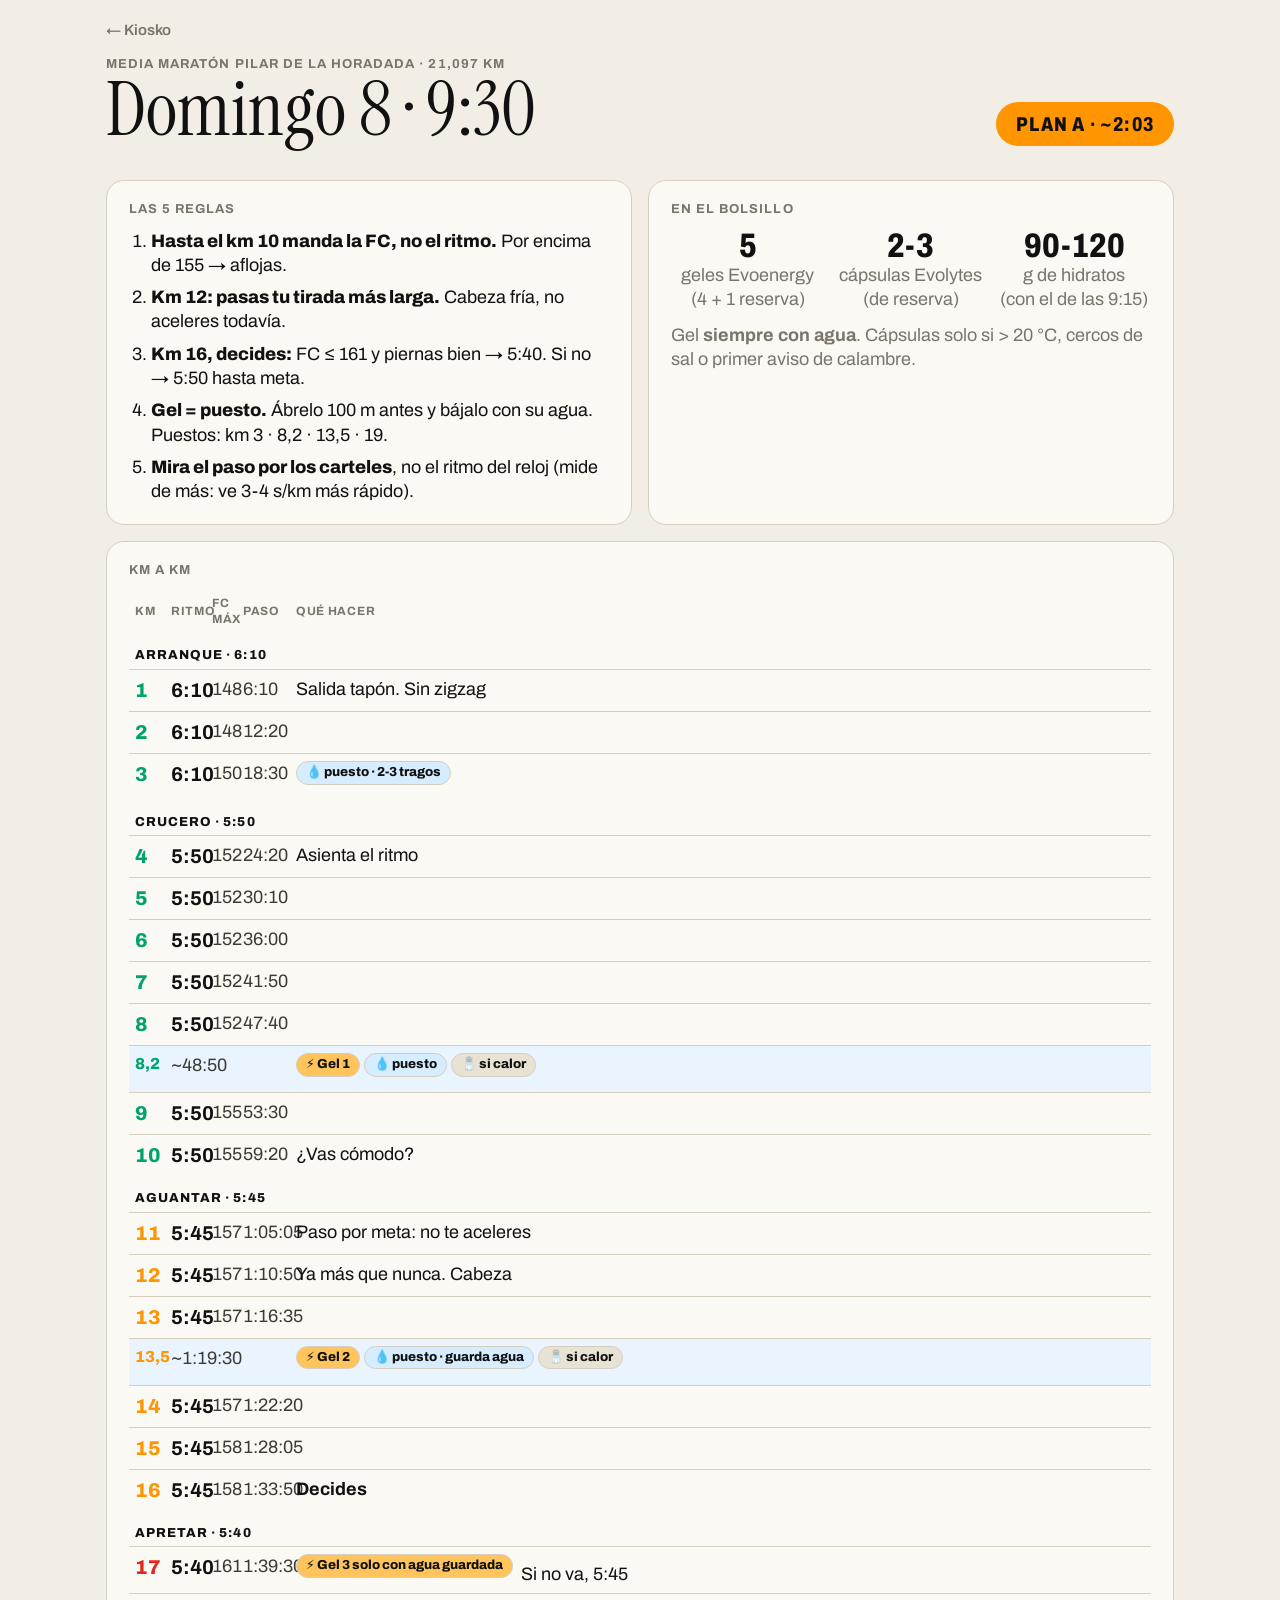
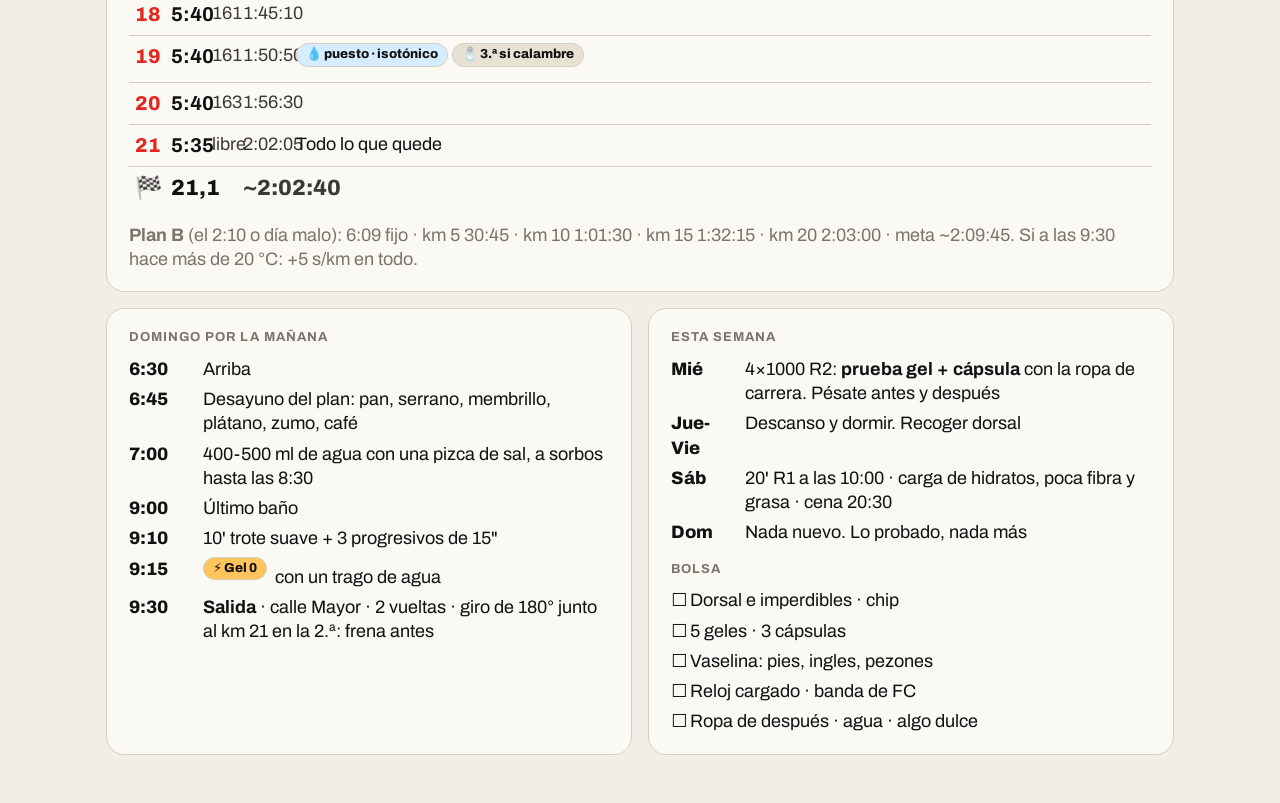
==== commit 8f2b94e3: "Kiosko 2026-11-04" ====
--- a/carrera.html
+++ b/carrera.html
@@ -54,7 +54,7 @@
       <div class="eyebrow">Media Maratón Pilar de la Horadada · 21,097 km</div>
       <h1 class="serif">Domingo 8 · 9:30</h1>
     </div>
-    <span class="tipo tipo-larga cuenta" id="cuenta">Plan A · ~2:02</span>
+    <span class="tipo tipo-larga cuenta" id="cuenta">Plan A · ~2:03</span>
   </div>
 
   <div class="grid2">
@@ -84,34 +84,34 @@
     <table>
       <thead><tr><th>Km</th><th>Ritmo</th><th class="fc">FC máx</th><th>Paso</th><th>Qué hacer</th></tr></thead>
       <tbody>
-        <tr class="tramo t1"><td colspan="5">Arranque · 6:00</td></tr>
-        <tr class="t1"><td class="km">1</td><td class="ritmo">6:00</td><td class="fc">148</td><td class="paso">6:00</td><td>Salida tapón. Sin zigzag</td></tr>
-        <tr class="t1"><td class="km">2</td><td class="ritmo">6:00</td><td class="fc">148</td><td class="paso">12:00</td><td></td></tr>
-        <tr class="t1"><td class="km">3</td><td class="ritmo">6:00</td><td class="fc">150</td><td class="paso">18:00</td><td><span class="chip agua">💧 puesto · 2-3 tragos</span></td></tr>
+        <tr class="tramo t1"><td colspan="5">Arranque · 6:10</td></tr>
+        <tr class="t1"><td class="km">1</td><td class="ritmo">6:10</td><td class="fc">148</td><td class="paso">6:10</td><td>Salida tapón. Sin zigzag</td></tr>
+        <tr class="t1"><td class="km">2</td><td class="ritmo">6:10</td><td class="fc">148</td><td class="paso">12:20</td><td></td></tr>
+        <tr class="t1"><td class="km">3</td><td class="ritmo">6:10</td><td class="fc">150</td><td class="paso">18:30</td><td><span class="chip agua">💧 puesto · 2-3 tragos</span></td></tr>
         <tr class="tramo t1"><td colspan="5">Crucero · 5:50</td></tr>
-        <tr class="t1"><td class="km">4</td><td class="ritmo">5:50</td><td class="fc">152</td><td class="paso">23:50</td><td>Asienta el ritmo</td></tr>
-        <tr class="t1"><td class="km">5</td><td class="ritmo">5:50</td><td class="fc">152</td><td class="paso">29:40</td><td></td></tr>
-        <tr class="t1"><td class="km">6</td><td class="ritmo">5:50</td><td class="fc">152</td><td class="paso">35:30</td><td></td></tr>
-        <tr class="t1"><td class="km">7</td><td class="ritmo">5:50</td><td class="fc">152</td><td class="paso">41:20</td><td></td></tr>
-        <tr class="t1"><td class="km">8</td><td class="ritmo">5:50</td><td class="fc">152</td><td class="paso">47:10</td><td></td></tr>
-        <tr class="t1 puesto"><td class="km">8,2</td><td colspan="3" class="paso">~48:20</td><td><span class="chip gel">⚡ Gel 1</span><span class="chip agua">💧 puesto</span><span class="chip sal">🧂 si calor</span></td></tr>
-        <tr class="t1"><td class="km">9</td><td class="ritmo">5:50</td><td class="fc">155</td><td class="paso">53:00</td><td></td></tr>
-        <tr class="t1"><td class="km">10</td><td class="ritmo">5:50</td><td class="fc">155</td><td class="paso">58:50</td><td>¿Vas cómodo?</td></tr>
+        <tr class="t1"><td class="km">4</td><td class="ritmo">5:50</td><td class="fc">152</td><td class="paso">24:20</td><td>Asienta el ritmo</td></tr>
+        <tr class="t1"><td class="km">5</td><td class="ritmo">5:50</td><td class="fc">152</td><td class="paso">30:10</td><td></td></tr>
+        <tr class="t1"><td class="km">6</td><td class="ritmo">5:50</td><td class="fc">152</td><td class="paso">36:00</td><td></td></tr>
+        <tr class="t1"><td class="km">7</td><td class="ritmo">5:50</td><td class="fc">152</td><td class="paso">41:50</td><td></td></tr>
+        <tr class="t1"><td class="km">8</td><td class="ritmo">5:50</td><td class="fc">152</td><td class="paso">47:40</td><td></td></tr>
+        <tr class="t1 puesto"><td class="km">8,2</td><td colspan="3" class="paso">~48:50</td><td><span class="chip gel">⚡ Gel 1</span><span class="chip agua">💧 puesto</span><span class="chip sal">🧂 si calor</span></td></tr>
+        <tr class="t1"><td class="km">9</td><td class="ritmo">5:50</td><td class="fc">155</td><td class="paso">53:30</td><td></td></tr>
+        <tr class="t1"><td class="km">10</td><td class="ritmo">5:50</td><td class="fc">155</td><td class="paso">59:20</td><td>¿Vas cómodo?</td></tr>
         <tr class="tramo t2"><td colspan="5">Aguantar · 5:45</td></tr>
-        <tr class="t2"><td class="km">11</td><td class="ritmo">5:45</td><td class="fc">157</td><td class="paso">1:04:35</td><td>Paso por meta: no te aceleres</td></tr>
-        <tr class="t2"><td class="km">12</td><td class="ritmo">5:45</td><td class="fc">157</td><td class="paso">1:10:20</td><td>Ya más que nunca. Cabeza</td></tr>
-        <tr class="t2"><td class="km">13</td><td class="ritmo">5:45</td><td class="fc">157</td><td class="paso">1:16:05</td><td></td></tr>
-        <tr class="t2 puesto"><td class="km">13,5</td><td colspan="3" class="paso">~1:19:00</td><td><span class="chip gel">⚡ Gel 2</span><span class="chip agua">💧 puesto · guarda agua</span><span class="chip sal">🧂 si calor</span></td></tr>
-        <tr class="t2"><td class="km">14</td><td class="ritmo">5:45</td><td class="fc">157</td><td class="paso">1:21:50</td><td></td></tr>
-        <tr class="t2"><td class="km">15</td><td class="ritmo">5:45</td><td class="fc">158</td><td class="paso">1:27:35</td><td></td></tr>
-        <tr class="t2"><td class="km">16</td><td class="ritmo">5:45</td><td class="fc">158</td><td class="paso">1:33:20</td><td><b>Decides</b></td></tr>
+        <tr class="t2"><td class="km">11</td><td class="ritmo">5:45</td><td class="fc">157</td><td class="paso">1:05:05</td><td>Paso por meta: no te aceleres</td></tr>
+        <tr class="t2"><td class="km">12</td><td class="ritmo">5:45</td><td class="fc">157</td><td class="paso">1:10:50</td><td>Ya más que nunca. Cabeza</td></tr>
+        <tr class="t2"><td class="km">13</td><td class="ritmo">5:45</td><td class="fc">157</td><td class="paso">1:16:35</td><td></td></tr>
+        <tr class="t2 puesto"><td class="km">13,5</td><td colspan="3" class="paso">~1:19:30</td><td><span class="chip gel">⚡ Gel 2</span><span class="chip agua">💧 puesto · guarda agua</span><span class="chip sal">🧂 si calor</span></td></tr>
+        <tr class="t2"><td class="km">14</td><td class="ritmo">5:45</td><td class="fc">157</td><td class="paso">1:22:20</td><td></td></tr>
+        <tr class="t2"><td class="km">15</td><td class="ritmo">5:45</td><td class="fc">158</td><td class="paso">1:28:05</td><td></td></tr>
+        <tr class="t2"><td class="km">16</td><td class="ritmo">5:45</td><td class="fc">158</td><td class="paso">1:33:50</td><td><b>Decides</b></td></tr>
         <tr class="tramo t3"><td colspan="5">Apretar · 5:40</td></tr>
-        <tr class="t3"><td class="km">17</td><td class="ritmo">5:40</td><td class="fc">161</td><td class="paso">1:39:00</td><td><span class="chip gel">⚡ Gel 3 solo con agua guardada</span> Si no va, 5:45</td></tr>
-        <tr class="t3"><td class="km">18</td><td class="ritmo">5:40</td><td class="fc">161</td><td class="paso">1:44:40</td><td></td></tr>
-        <tr class="t3"><td class="km">19</td><td class="ritmo">5:40</td><td class="fc">161</td><td class="paso">1:50:20</td><td><span class="chip agua">💧 puesto · isotónico</span><span class="chip sal">🧂 3.ª si calambre</span></td></tr>
-        <tr class="t3"><td class="km">20</td><td class="ritmo">5:40</td><td class="fc">163</td><td class="paso">1:56:00</td><td></td></tr>
-        <tr class="t3"><td class="km">21</td><td class="ritmo">5:35</td><td class="fc">libre</td><td class="paso">2:01:35</td><td>Todo lo que quede</td></tr>
-        <tr class="meta"><td class="km">🏁</td><td colspan="2">21,1</td><td class="paso">~2:02:10</td><td></td></tr>
+        <tr class="t3"><td class="km">17</td><td class="ritmo">5:40</td><td class="fc">161</td><td class="paso">1:39:30</td><td><span class="chip gel">⚡ Gel 3 solo con agua guardada</span> Si no va, 5:45</td></tr>
+        <tr class="t3"><td class="km">18</td><td class="ritmo">5:40</td><td class="fc">161</td><td class="paso">1:45:10</td><td></td></tr>
+        <tr class="t3"><td class="km">19</td><td class="ritmo">5:40</td><td class="fc">161</td><td class="paso">1:50:50</td><td><span class="chip agua">💧 puesto · isotónico</span><span class="chip sal">🧂 3.ª si calambre</span></td></tr>
+        <tr class="t3"><td class="km">20</td><td class="ritmo">5:40</td><td class="fc">163</td><td class="paso">1:56:30</td><td></td></tr>
+        <tr class="t3"><td class="km">21</td><td class="ritmo">5:35</td><td class="fc">libre</td><td class="paso">2:02:05</td><td>Todo lo que quede</td></tr>
+        <tr class="meta"><td class="km">🏁</td><td colspan="2">21,1</td><td class="paso">~2:02:40</td><td></td></tr>
       </tbody>
     </table>
     <p class="tenue" style="margin-top:12px"><b>Plan B</b> (el 2:10 o día malo): 6:09 fijo · km 5 30:45 · km 10 1:01:30 · km 15 1:32:15 · km 20 2:03:00 · meta ~2:09:45.
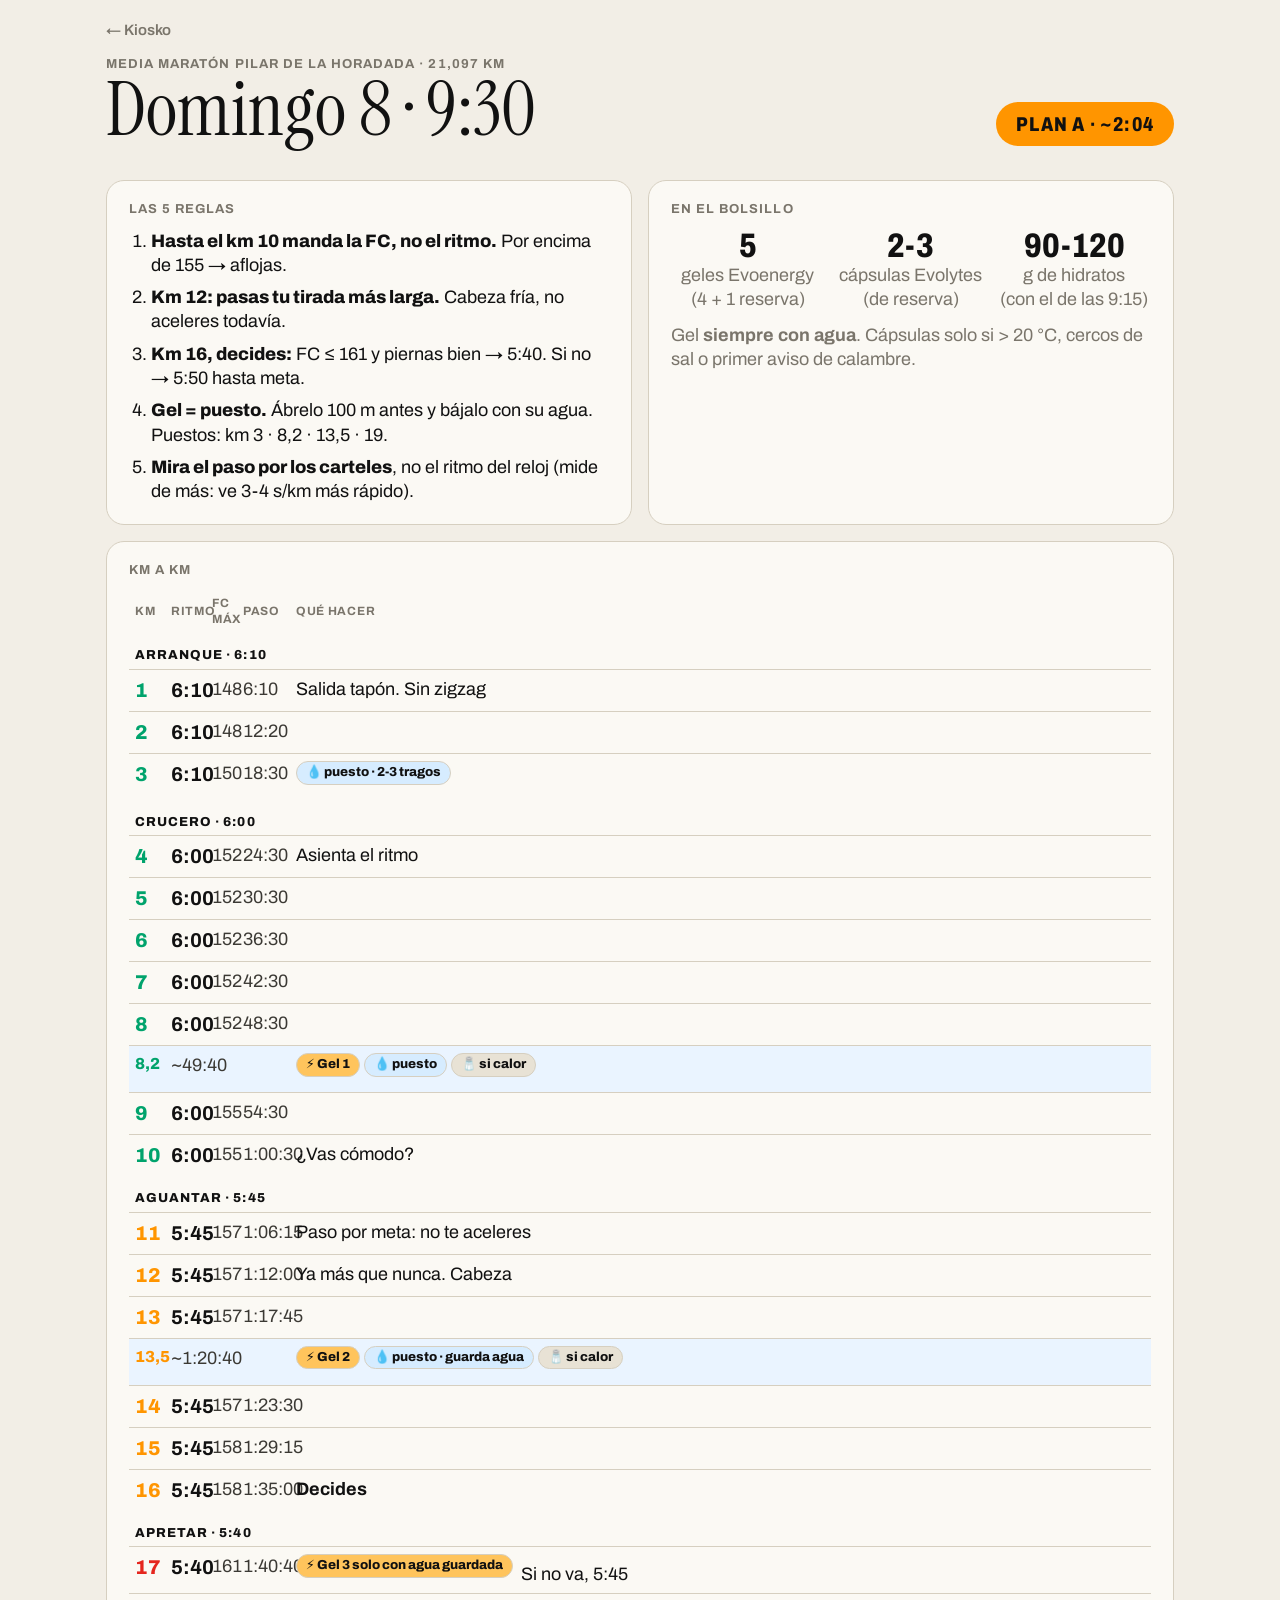
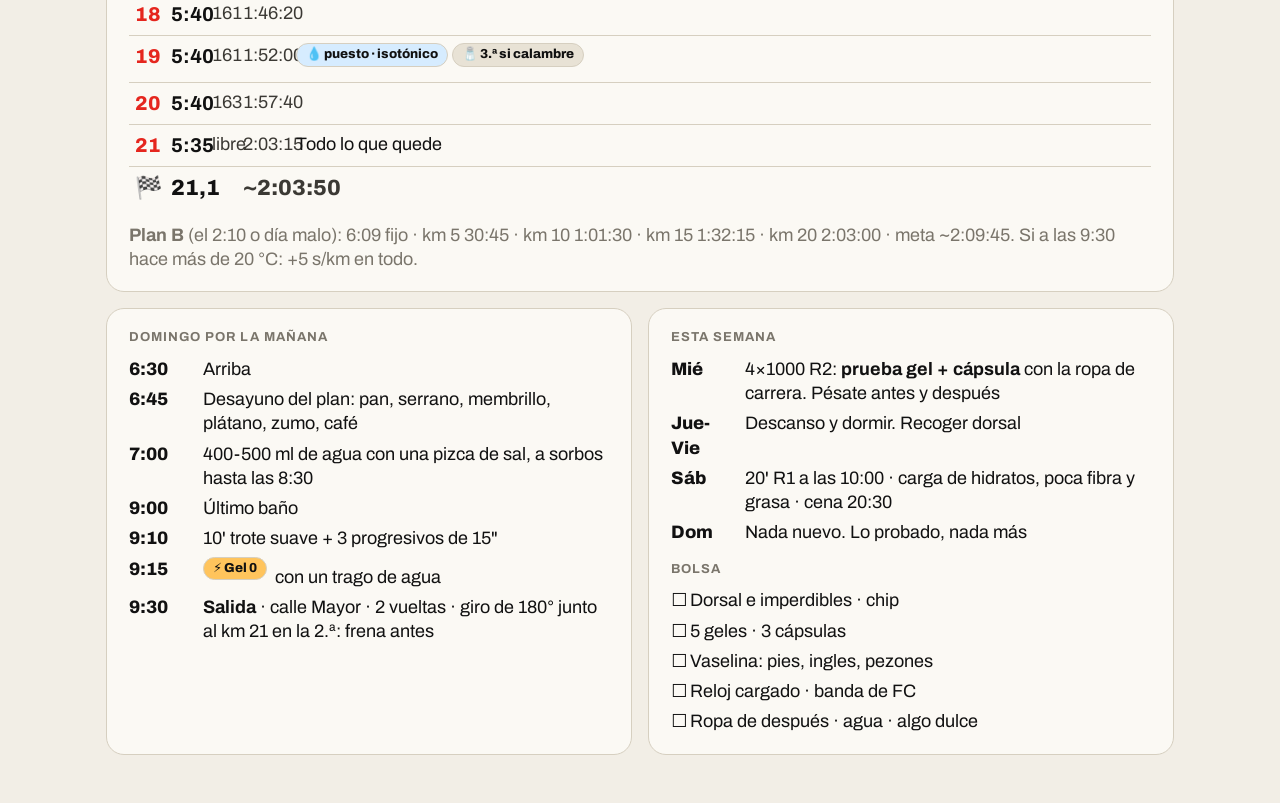
==== commit 0fda9bf8: "Kiosko 2026-11-09" ====
--- a/carrera.html
+++ b/carrera.html
@@ -54,7 +54,7 @@
       <div class="eyebrow">Media Maratón Pilar de la Horadada · 21,097 km</div>
       <h1 class="serif">Domingo 8 · 9:30</h1>
     </div>
-    <span class="tipo tipo-larga cuenta" id="cuenta">Plan A · ~2:03</span>
+    <span class="tipo tipo-larga cuenta" id="cuenta">Plan A · ~2:04</span>
   </div>
 
   <div class="grid2">
@@ -88,30 +88,30 @@
         <tr class="t1"><td class="km">1</td><td class="ritmo">6:10</td><td class="fc">148</td><td class="paso">6:10</td><td>Salida tapón. Sin zigzag</td></tr>
         <tr class="t1"><td class="km">2</td><td class="ritmo">6:10</td><td class="fc">148</td><td class="paso">12:20</td><td></td></tr>
         <tr class="t1"><td class="km">3</td><td class="ritmo">6:10</td><td class="fc">150</td><td class="paso">18:30</td><td><span class="chip agua">💧 puesto · 2-3 tragos</span></td></tr>
-        <tr class="tramo t1"><td colspan="5">Crucero · 5:50</td></tr>
-        <tr class="t1"><td class="km">4</td><td class="ritmo">5:50</td><td class="fc">152</td><td class="paso">24:20</td><td>Asienta el ritmo</td></tr>
-        <tr class="t1"><td class="km">5</td><td class="ritmo">5:50</td><td class="fc">152</td><td class="paso">30:10</td><td></td></tr>
-        <tr class="t1"><td class="km">6</td><td class="ritmo">5:50</td><td class="fc">152</td><td class="paso">36:00</td><td></td></tr>
-        <tr class="t1"><td class="km">7</td><td class="ritmo">5:50</td><td class="fc">152</td><td class="paso">41:50</td><td></td></tr>
-        <tr class="t1"><td class="km">8</td><td class="ritmo">5:50</td><td class="fc">152</td><td class="paso">47:40</td><td></td></tr>
-        <tr class="t1 puesto"><td class="km">8,2</td><td colspan="3" class="paso">~48:50</td><td><span class="chip gel">⚡ Gel 1</span><span class="chip agua">💧 puesto</span><span class="chip sal">🧂 si calor</span></td></tr>
-        <tr class="t1"><td class="km">9</td><td class="ritmo">5:50</td><td class="fc">155</td><td class="paso">53:30</td><td></td></tr>
-        <tr class="t1"><td class="km">10</td><td class="ritmo">5:50</td><td class="fc">155</td><td class="paso">59:20</td><td>¿Vas cómodo?</td></tr>
+        <tr class="tramo t1"><td colspan="5">Crucero · 6:00</td></tr>
+        <tr class="t1"><td class="km">4</td><td class="ritmo">6:00</td><td class="fc">152</td><td class="paso">24:30</td><td>Asienta el ritmo</td></tr>
+        <tr class="t1"><td class="km">5</td><td class="ritmo">6:00</td><td class="fc">152</td><td class="paso">30:30</td><td></td></tr>
+        <tr class="t1"><td class="km">6</td><td class="ritmo">6:00</td><td class="fc">152</td><td class="paso">36:30</td><td></td></tr>
+        <tr class="t1"><td class="km">7</td><td class="ritmo">6:00</td><td class="fc">152</td><td class="paso">42:30</td><td></td></tr>
+        <tr class="t1"><td class="km">8</td><td class="ritmo">6:00</td><td class="fc">152</td><td class="paso">48:30</td><td></td></tr>
+        <tr class="t1 puesto"><td class="km">8,2</td><td colspan="3" class="paso">~49:40</td><td><span class="chip gel">⚡ Gel 1</span><span class="chip agua">💧 puesto</span><span class="chip sal">🧂 si calor</span></td></tr>
+        <tr class="t1"><td class="km">9</td><td class="ritmo">6:00</td><td class="fc">155</td><td class="paso">54:30</td><td></td></tr>
+        <tr class="t1"><td class="km">10</td><td class="ritmo">6:00</td><td class="fc">155</td><td class="paso">1:00:30</td><td>¿Vas cómodo?</td></tr>
         <tr class="tramo t2"><td colspan="5">Aguantar · 5:45</td></tr>
-        <tr class="t2"><td class="km">11</td><td class="ritmo">5:45</td><td class="fc">157</td><td class="paso">1:05:05</td><td>Paso por meta: no te aceleres</td></tr>
-        <tr class="t2"><td class="km">12</td><td class="ritmo">5:45</td><td class="fc">157</td><td class="paso">1:10:50</td><td>Ya más que nunca. Cabeza</td></tr>
-        <tr class="t2"><td class="km">13</td><td class="ritmo">5:45</td><td class="fc">157</td><td class="paso">1:16:35</td><td></td></tr>
-        <tr class="t2 puesto"><td class="km">13,5</td><td colspan="3" class="paso">~1:19:30</td><td><span class="chip gel">⚡ Gel 2</span><span class="chip agua">💧 puesto · guarda agua</span><span class="chip sal">🧂 si calor</span></td></tr>
-        <tr class="t2"><td class="km">14</td><td class="ritmo">5:45</td><td class="fc">157</td><td class="paso">1:22:20</td><td></td></tr>
-        <tr class="t2"><td class="km">15</td><td class="ritmo">5:45</td><td class="fc">158</td><td class="paso">1:28:05</td><td></td></tr>
-        <tr class="t2"><td class="km">16</td><td class="ritmo">5:45</td><td class="fc">158</td><td class="paso">1:33:50</td><td><b>Decides</b></td></tr>
+        <tr class="t2"><td class="km">11</td><td class="ritmo">5:45</td><td class="fc">157</td><td class="paso">1:06:15</td><td>Paso por meta: no te aceleres</td></tr>
+        <tr class="t2"><td class="km">12</td><td class="ritmo">5:45</td><td class="fc">157</td><td class="paso">1:12:00</td><td>Ya más que nunca. Cabeza</td></tr>
+        <tr class="t2"><td class="km">13</td><td class="ritmo">5:45</td><td class="fc">157</td><td class="paso">1:17:45</td><td></td></tr>
+        <tr class="t2 puesto"><td class="km">13,5</td><td colspan="3" class="paso">~1:20:40</td><td><span class="chip gel">⚡ Gel 2</span><span class="chip agua">💧 puesto · guarda agua</span><span class="chip sal">🧂 si calor</span></td></tr>
+        <tr class="t2"><td class="km">14</td><td class="ritmo">5:45</td><td class="fc">157</td><td class="paso">1:23:30</td><td></td></tr>
+        <tr class="t2"><td class="km">15</td><td class="ritmo">5:45</td><td class="fc">158</td><td class="paso">1:29:15</td><td></td></tr>
+        <tr class="t2"><td class="km">16</td><td class="ritmo">5:45</td><td class="fc">158</td><td class="paso">1:35:00</td><td><b>Decides</b></td></tr>
         <tr class="tramo t3"><td colspan="5">Apretar · 5:40</td></tr>
-        <tr class="t3"><td class="km">17</td><td class="ritmo">5:40</td><td class="fc">161</td><td class="paso">1:39:30</td><td><span class="chip gel">⚡ Gel 3 solo con agua guardada</span> Si no va, 5:45</td></tr>
-        <tr class="t3"><td class="km">18</td><td class="ritmo">5:40</td><td class="fc">161</td><td class="paso">1:45:10</td><td></td></tr>
-        <tr class="t3"><td class="km">19</td><td class="ritmo">5:40</td><td class="fc">161</td><td class="paso">1:50:50</td><td><span class="chip agua">💧 puesto · isotónico</span><span class="chip sal">🧂 3.ª si calambre</span></td></tr>
-        <tr class="t3"><td class="km">20</td><td class="ritmo">5:40</td><td class="fc">163</td><td class="paso">1:56:30</td><td></td></tr>
-        <tr class="t3"><td class="km">21</td><td class="ritmo">5:35</td><td class="fc">libre</td><td class="paso">2:02:05</td><td>Todo lo que quede</td></tr>
-        <tr class="meta"><td class="km">🏁</td><td colspan="2">21,1</td><td class="paso">~2:02:40</td><td></td></tr>
+        <tr class="t3"><td class="km">17</td><td class="ritmo">5:40</td><td class="fc">161</td><td class="paso">1:40:40</td><td><span class="chip gel">⚡ Gel 3 solo con agua guardada</span> Si no va, 5:45</td></tr>
+        <tr class="t3"><td class="km">18</td><td class="ritmo">5:40</td><td class="fc">161</td><td class="paso">1:46:20</td><td></td></tr>
+        <tr class="t3"><td class="km">19</td><td class="ritmo">5:40</td><td class="fc">161</td><td class="paso">1:52:00</td><td><span class="chip agua">💧 puesto · isotónico</span><span class="chip sal">🧂 3.ª si calambre</span></td></tr>
+        <tr class="t3"><td class="km">20</td><td class="ritmo">5:40</td><td class="fc">163</td><td class="paso">1:57:40</td><td></td></tr>
+        <tr class="t3"><td class="km">21</td><td class="ritmo">5:35</td><td class="fc">libre</td><td class="paso">2:03:15</td><td>Todo lo que quede</td></tr>
+        <tr class="meta"><td class="km">🏁</td><td colspan="2">21,1</td><td class="paso">~2:03:50</td><td></td></tr>
       </tbody>
     </table>
     <p class="tenue" style="margin-top:12px"><b>Plan B</b> (el 2:10 o día malo): 6:09 fijo · km 5 30:45 · km 10 1:01:30 · km 15 1:32:15 · km 20 2:03:00 · meta ~2:09:45.
